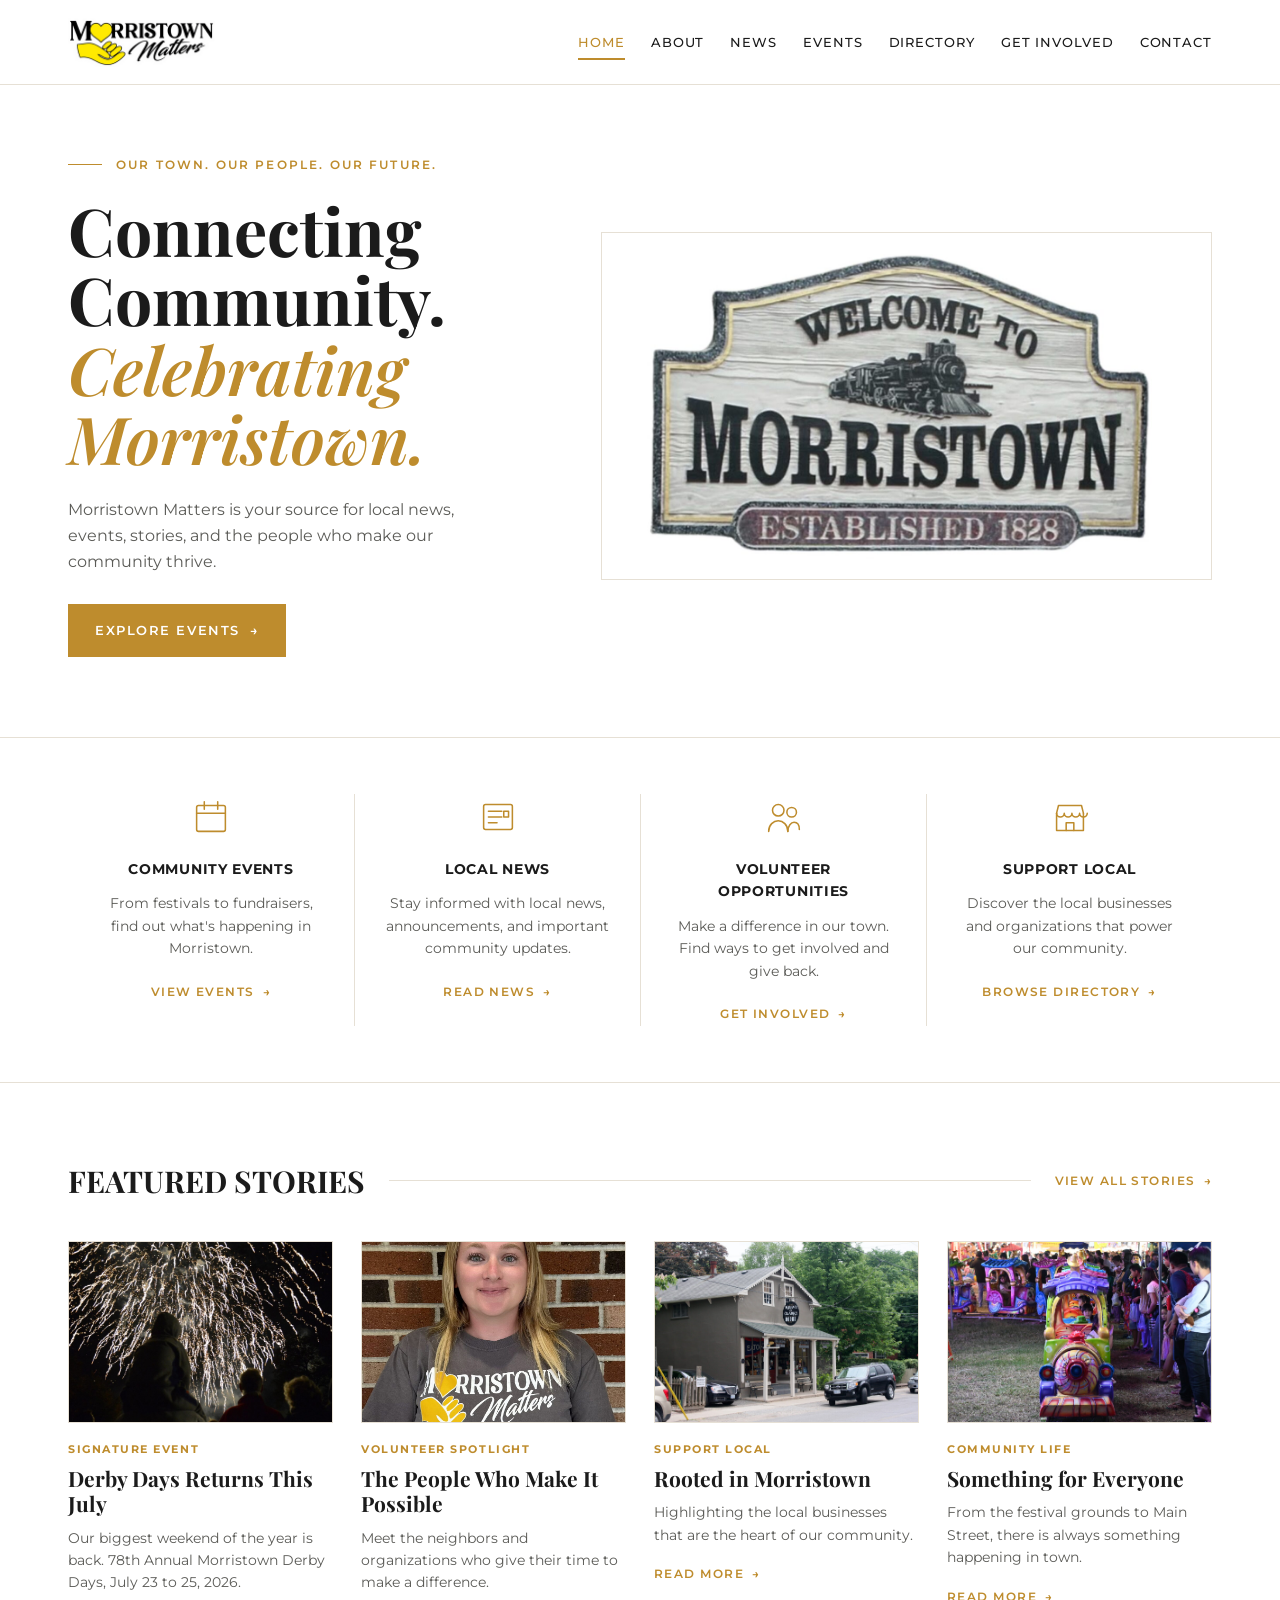
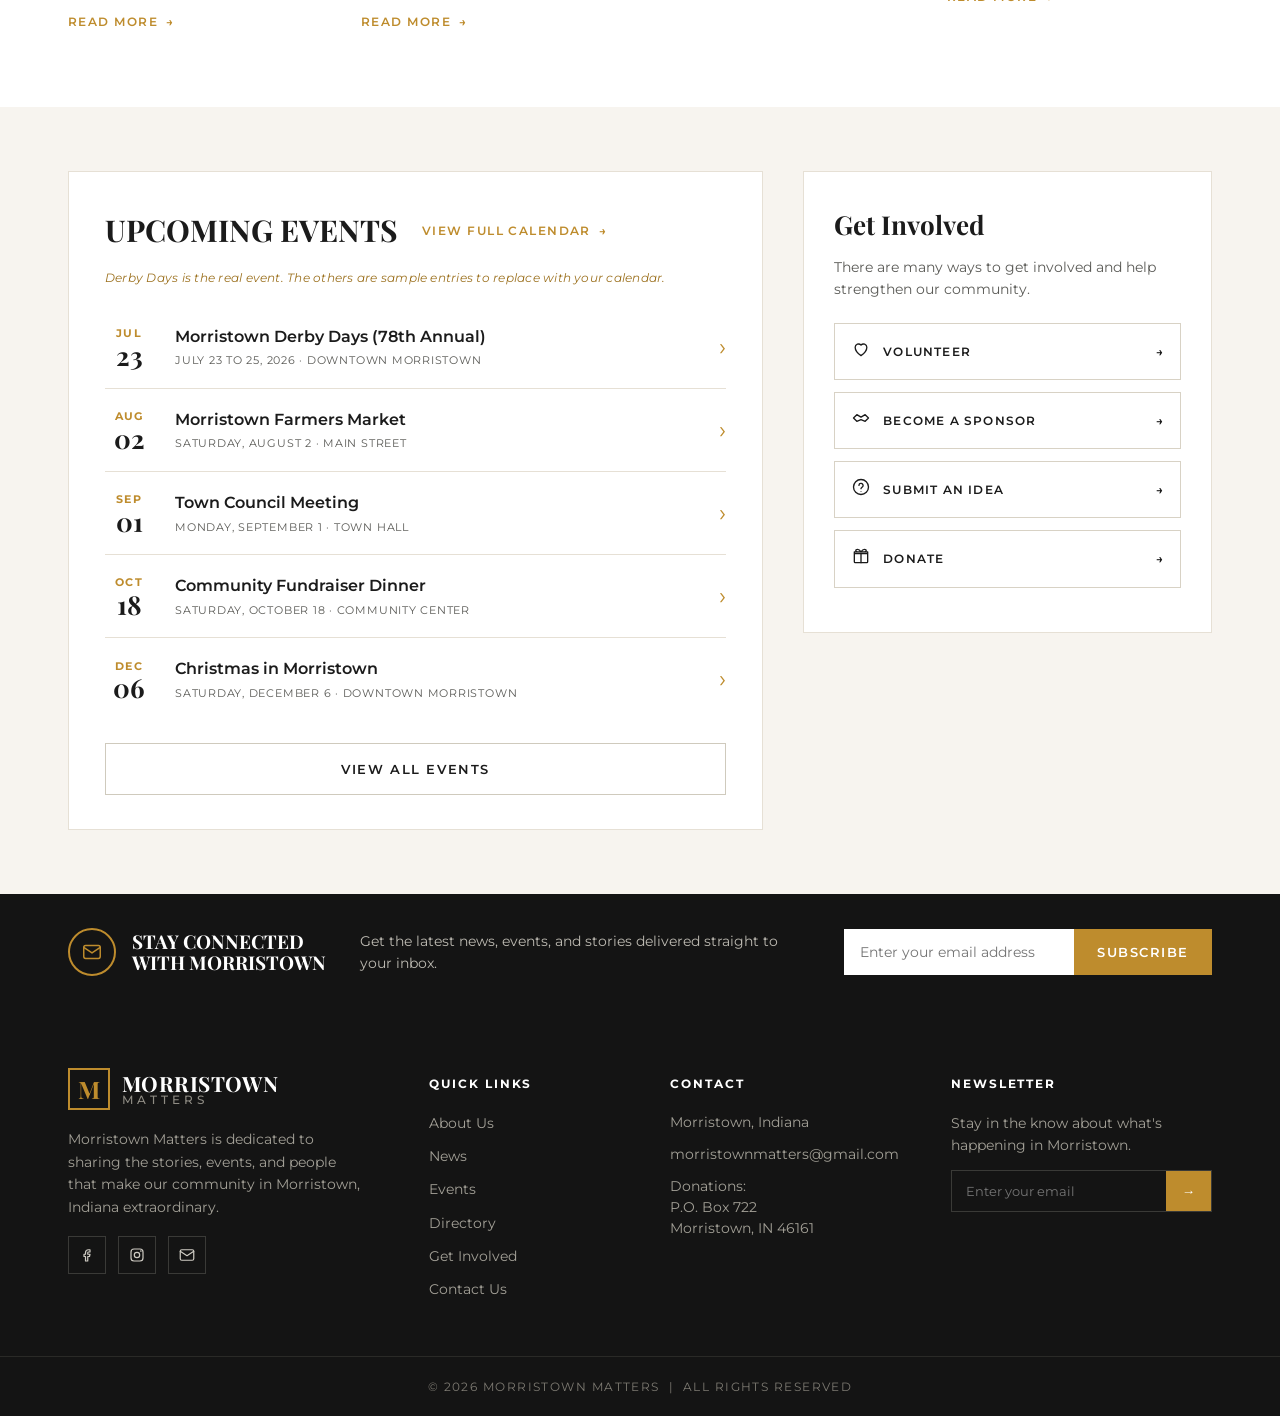
==== index.html @ b4f2f2b8 "Add Morristown Matters static site with Netlify deploy and wired newsletter forms Initial Morristown" ====
<!DOCTYPE html>
<html lang="en">
<head>
<meta charset="UTF-8" />
<meta name="viewport" content="width=device-width, initial-scale=1.0" />
<title>Morristown Matters | Our Town. Our People. Our Future.</title>
<meta name="description" content="Morristown Matters is your source for local news, events, stories, and the people who make our community thrive. Morristown, Indiana." />
<link rel="preconnect" href="https://fonts.googleapis.com" />
<link rel="preconnect" href="https://fonts.gstatic.com" crossorigin />
<link href="https://fonts.googleapis.com/css2?family=Playfair+Display:ital,wght@0,400;0,600;0,700;1,400;1,500;1,600&family=Montserrat:wght@400;500;600;700&display=swap" rel="stylesheet" />
<link rel="stylesheet" href="styles.css" />
</head>
<body>

<!-- ============ HEADER ============ -->
<header class="site-header" id="top">
  <div class="wrap header-inner">
    <a class="brand" href="index.html" aria-label="Morristown Matters home">
      <img class="logo-img" src="images/logo.png" alt="Morristown Matters" />
    </a>

    <nav class="main-nav" id="main-nav" aria-label="Main">
      <a href="index.html" class="is-active">HOME</a>
      <a href="#about">ABOUT</a>
      <a href="#news">NEWS</a>
      <a href="#events">EVENTS</a>
      <a href="#directory">DIRECTORY</a>
      <a href="#get-involved">GET INVOLVED</a>
      <a href="#contact">CONTACT</a>
    </nav>

    <button class="nav-toggle" id="nav-toggle" aria-label="Open menu" aria-expanded="false" aria-controls="main-nav">
      <span></span><span></span><span></span>
    </button>
  </div>
</header>

<!-- ============ HERO ============ -->
<section class="hero">
  <div class="wrap hero-grid">
    <div class="hero-copy">
      <p class="eyebrow"><span class="eyebrow-rule"></span>OUR TOWN. OUR PEOPLE. OUR FUTURE.</p>
      <h1 class="hero-title">
        Connecting<br />Community.<br />
        <em>Celebrating Morristown.</em>
      </h1>
      <p class="hero-text">
        Morristown Matters is your source for local news, events, stories, and
        the people who make our community thrive.
      </p>
      <div class="hero-actions">
        <a class="btn btn-gold" href="#events">EXPLORE EVENTS <span class="arr">&rarr;</span></a>
      </div>
    </div>

    <div class="hero-media">
      <img src="images/hero-morristown.jpg" alt="Welcome to Morristown, Established 1828" />
    </div>
  </div>
</section>

<!-- ============ FEATURE ROW ============ -->
<section class="features" id="about">
  <div class="wrap features-grid">

    <div class="feature">
      <div class="feature-icon">
        <svg viewBox="0 0 48 48" aria-hidden="true"><rect x="9" y="12" width="30" height="27" rx="2"/><path d="M9 20h30"/><path d="M17 8v8M31 8v8"/></svg>
      </div>
      <h3 class="feature-title">COMMUNITY EVENTS</h3>
      <p class="feature-text">From festivals to fundraisers, find out what's happening in Morristown.</p>
      <a class="link-gold" href="#events">VIEW EVENTS <span class="arr">&rarr;</span></a>
    </div>

    <div class="feature">
      <div class="feature-icon">
        <svg viewBox="0 0 48 48" aria-hidden="true"><rect x="9" y="11" width="30" height="26" rx="2"/><path d="M14 18h14M14 24h14M14 30h9"/><rect x="30" y="18" width="5" height="6"/></svg>
      </div>
      <h3 class="feature-title">LOCAL NEWS</h3>
      <p class="feature-text">Stay informed with local news, announcements, and important community updates.</p>
      <a class="link-gold" href="#news">READ NEWS <span class="arr">&rarr;</span></a>
    </div>

    <div class="feature">
      <div class="feature-icon">
        <svg viewBox="0 0 48 48" aria-hidden="true"><circle cx="18" cy="17" r="6"/><circle cx="32" cy="19" r="5"/><path d="M8 39c0-7 5-11 10-11s10 4 10 11"/><path d="M28 39c0-6 3.5-9.5 6.5-9.5S40 32 40 37"/></svg>
      </div>
      <h3 class="feature-title">VOLUNTEER OPPORTUNITIES</h3>
      <p class="feature-text">Make a difference in our town. Find ways to get involved and give back.</p>
      <a class="link-gold" href="#get-involved">GET INVOLVED <span class="arr">&rarr;</span></a>
    </div>

    <div class="feature">
      <div class="feature-icon">
        <svg viewBox="0 0 48 48" aria-hidden="true"><path d="M10 20l2-8h24l2 8"/><path d="M10 20v18h28V20"/><path d="M10 20a4 4 0 008 0 4 4 0 008 0 4 4 0 008 0 4 4 0 008 0"/><path d="M20 38v-8h8v8"/></svg>
      </div>
      <h3 class="feature-title">SUPPORT LOCAL</h3>
      <p class="feature-text">Discover the local businesses and organizations that power our community.</p>
      <a class="link-gold" href="#directory">BROWSE DIRECTORY <span class="arr">&rarr;</span></a>
    </div>

  </div>
</section>

<!-- ============ FEATURED STORIES ============ -->
<section class="stories" id="news">
  <div class="wrap">
    <div class="section-head">
      <h2 class="section-title">FEATURED STORIES</h2>
      <span class="section-rule"></span>
      <a class="link-gold" href="#news">VIEW ALL STORIES <span class="arr">&rarr;</span></a>
    </div>

    <div class="stories-grid">

      <a class="story" href="derby-days.html" id="events">
        <img class="card-img" src="images/fireworks.jpg" alt="Fireworks over Morristown" />
        <p class="story-cat">SIGNATURE EVENT</p>
        <h3 class="story-title">Derby Days Returns This July</h3>
        <p class="story-text">Our biggest weekend of the year is back. 78th Annual Morristown Derby Days, July 23 to 25, 2026.</p>
        <span class="link-gold">READ MORE <span class="arr">&rarr;</span></span>
      </a>

      <a class="story" href="#get-involved">
        <img class="card-img" src="images/volunteers.jpg" alt="Morristown Matters volunteer" />
        <p class="story-cat">VOLUNTEER SPOTLIGHT</p>
        <h3 class="story-title">The People Who Make It Possible</h3>
        <p class="story-text">Meet the neighbors and organizations who give their time to make a difference.</p>
        <span class="link-gold">READ MORE <span class="arr">&rarr;</span></span>
      </a>

      <a class="story" href="#directory" id="directory">
        <img class="card-img" src="images/support-local.jpg" alt="A local Morristown storefront" />
        <p class="story-cat">SUPPORT LOCAL</p>
        <h3 class="story-title">Rooted in Morristown</h3>
        <p class="story-text">Highlighting the local businesses that are the heart of our community.</p>
        <span class="link-gold">READ MORE <span class="arr">&rarr;</span></span>
      </a>

      <a class="story" href="#events">
        <img class="card-img" src="images/community.jpg" alt="Community festival in Morristown" />
        <p class="story-cat">COMMUNITY LIFE</p>
        <h3 class="story-title">Something for Everyone</h3>
        <p class="story-text">From the festival grounds to Main Street, there is always something happening in town.</p>
        <span class="link-gold">READ MORE <span class="arr">&rarr;</span></span>
      </a>

    </div>
  </div>
</section>

<!-- ============ UPCOMING + GET INVOLVED ============ -->
<section class="schedule-block">
  <div class="wrap schedule-grid">

    <div class="upcoming">
      <div class="section-head section-head--tight">
        <h2 class="section-title">UPCOMING EVENTS</h2>
        <a class="link-gold" href="#events">VIEW FULL CALENDAR <span class="arr">&rarr;</span></a>
      </div>
      <p class="placeholder-note">Derby Days is the real event. The others are sample entries to replace with your calendar.</p>

      <ul class="event-list">
        <li class="event-row event-row--link">
          <a href="derby-days.html" class="event-link">
            <span class="event-date"><span class="m">JUL</span><span class="d">23</span></span>
            <span class="event-info"><span class="event-name">Morristown Derby Days (78th Annual)</span><span class="event-meta">JULY 23 TO 25, 2026 &middot; DOWNTOWN MORRISTOWN</span></span>
            <span class="event-chev">&rsaquo;</span>
          </a>
        </li>
        <li class="event-row">
          <span class="event-date"><span class="m">AUG</span><span class="d">02</span></span>
          <span class="event-info"><span class="event-name">Morristown Farmers Market</span><span class="event-meta">SATURDAY, AUGUST 2 &middot; MAIN STREET</span></span>
          <span class="event-chev">&rsaquo;</span>
        </li>
        <li class="event-row">
          <span class="event-date"><span class="m">SEP</span><span class="d">01</span></span>
          <span class="event-info"><span class="event-name">Town Council Meeting</span><span class="event-meta">MONDAY, SEPTEMBER 1 &middot; TOWN HALL</span></span>
          <span class="event-chev">&rsaquo;</span>
        </li>
        <li class="event-row">
          <span class="event-date"><span class="m">OCT</span><span class="d">18</span></span>
          <span class="event-info"><span class="event-name">Community Fundraiser Dinner</span><span class="event-meta">SATURDAY, OCTOBER 18 &middot; COMMUNITY CENTER</span></span>
          <span class="event-chev">&rsaquo;</span>
        </li>
        <li class="event-row">
          <span class="event-date"><span class="m">DEC</span><span class="d">06</span></span>
          <span class="event-info"><span class="event-name">Christmas in Morristown</span><span class="event-meta">SATURDAY, DECEMBER 6 &middot; DOWNTOWN MORRISTOWN</span></span>
          <span class="event-chev">&rsaquo;</span>
        </li>
      </ul>

      <a class="btn btn-ghost btn-wide" href="#events">VIEW ALL EVENTS</a>
    </div>

    <aside class="get-involved" id="get-involved">
      <h2 class="gi-title">Get Involved</h2>
      <p class="gi-text">There are many ways to get involved and help strengthen our community.</p>

      <a class="gi-btn" href="#get-involved">
        <span class="gi-ico"><svg viewBox="0 0 24 24" aria-hidden="true"><path d="M12 20s-7-4.6-7-10a4 4 0 017-2.6A4 4 0 0119 10c0 5.4-7 10-7 10z"/></svg></span>
        VOLUNTEER <span class="arr">&rarr;</span>
      </a>
      <a class="gi-btn" href="derby-days.html#sponsors">
        <span class="gi-ico"><svg viewBox="0 0 24 24" aria-hidden="true"><path d="M3 12l4-4 5 3 5-3 4 4-4 4-5-2-5 2z"/></svg></span>
        BECOME A SPONSOR <span class="arr">&rarr;</span>
      </a>
      <a class="gi-btn" href="#contact">
        <span class="gi-ico"><svg viewBox="0 0 24 24" aria-hidden="true"><circle cx="12" cy="12" r="9"/><path d="M9.5 10a2.5 2.5 0 115 .5c0 1.5-2.5 2-2.5 3.5"/><circle cx="12" cy="17.5" r=".6" fill="currentColor" stroke="none"/></svg></span>
        SUBMIT AN IDEA <span class="arr">&rarr;</span>
      </a>
      <a class="gi-btn" href="https://my.cheddarup.com/me/morristownmatters-7222" target="_blank" rel="noopener">
        <span class="gi-ico"><svg viewBox="0 0 24 24" aria-hidden="true"><rect x="4" y="9" width="16" height="11" rx="1"/><path d="M4 9V7h16v2M12 9v11M8 7c-2.5 0-3.5-3 0-3 2 0 4 3 4 3M16 7c2.5 0 3.5-3 0-3-2 0-4 3-4 3"/></svg></span>
        DONATE <span class="arr">&rarr;</span>
      </a>
    </aside>

  </div>
</section>

<!-- ============ NEWSLETTER BAR ============ -->
<section class="newsletter">
  <div class="wrap newsletter-inner">
    <div class="nl-left">
      <span class="nl-ico"><svg viewBox="0 0 24 24" aria-hidden="true"><rect x="3" y="5" width="18" height="14" rx="2"/><path d="M3 7l9 6 9-6"/></svg></span>
      <span class="nl-head">STAY CONNECTED<br />WITH MORRISTOWN</span>
    </div>
    <p class="nl-text">Get the latest news, events, and stories delivered straight to your inbox.</p>
    <form class="nl-form" name="newsletter" method="POST" data-netlify="true" netlify-honeypot="bot-field" action="/thank-you.html">
      <input type="hidden" name="form-name" value="newsletter" />
      <p class="hp-field" hidden><label>Do not fill this out if you are human: <input name="bot-field" /></label></p>
      <input type="email" name="email" placeholder="Enter your email address" aria-label="Email address" required />
      <button type="submit" class="btn btn-gold">SUBSCRIBE</button>
    </form>
  </div>
</section>

<!-- ============ FOOTER ============ -->
<footer class="site-footer" id="contact">
  <div class="wrap footer-grid">

    <div class="footer-brand">
      <span class="brand brand--footer">
        <span class="brand-mark">M</span>
        <span class="brand-words">
          <span class="brand-line-1">MORRISTOWN</span>
          <span class="brand-line-2">MATTERS</span>
        </span>
      </span>
      <p class="footer-about">
        Morristown Matters is dedicated to sharing the stories, events, and
        people that make our community in Morristown, Indiana extraordinary.
      </p>
      <div class="socials">
        <a href="https://www.facebook.com/derby.day.92" target="_blank" rel="noopener" aria-label="Facebook">
          <svg viewBox="0 0 24 24" aria-hidden="true"><path d="M14 8h2V5h-2c-2.2 0-4 1.8-4 4v2H8v3h2v6h3v-6h2.3l.7-3H13V9c0-.6.4-1 1-1z"/></svg>
        </a>
        <a href="https://www.instagram.com/morristownmatters" target="_blank" rel="noopener" aria-label="Instagram">
          <svg viewBox="0 0 24 24" aria-hidden="true"><rect x="4" y="4" width="16" height="16" rx="4"/><circle cx="12" cy="12" r="3.6"/><circle cx="17.2" cy="6.8" r="1.1" fill="currentColor" stroke="none"/></svg>
        </a>
        <a href="mailto:morristownmatters@gmail.com" aria-label="Email">
          <svg viewBox="0 0 24 24" aria-hidden="true"><rect x="3" y="5" width="18" height="14" rx="2"/><path d="M3 7l9 6 9-6"/></svg>
        </a>
      </div>
    </div>

    <div class="footer-col">
      <h4 class="footer-head">QUICK LINKS</h4>
      <ul>
        <li><a href="#about">About Us</a></li>
        <li><a href="#news">News</a></li>
        <li><a href="#events">Events</a></li>
        <li><a href="#directory">Directory</a></li>
        <li><a href="#get-involved">Get Involved</a></li>
        <li><a href="#contact">Contact Us</a></li>
      </ul>
    </div>

    <div class="footer-col">
      <h4 class="footer-head">CONTACT</h4>
      <ul class="footer-contact">
        <li>Morristown, Indiana</li>
        <li><a href="mailto:morristownmatters@gmail.com">morristownmatters@gmail.com</a></li>
        <li>Donations:<br />P.O. Box 722<br />Morristown, IN 46161</li>
      </ul>
    </div>

    <div class="footer-col">
      <h4 class="footer-head">NEWSLETTER</h4>
      <p class="footer-nl-text">Stay in the know about what's happening in Morristown.</p>
      <form class="footer-nl-form" name="newsletter" method="POST" data-netlify="true" netlify-honeypot="bot-field" action="/thank-you.html">
        <input type="hidden" name="form-name" value="newsletter" />
        <p class="hp-field" hidden><label>Do not fill this out if you are human: <input name="bot-field" /></label></p>
        <input type="email" name="email" placeholder="Enter your email" aria-label="Email address" required />
        <button type="submit" aria-label="Subscribe" class="footer-nl-btn"><span class="arr">&rarr;</span></button>
      </form>
    </div>

  </div>
  <div class="footer-bottom">
    <div class="wrap">&copy; 2026 MORRISTOWN MATTERS &nbsp;|&nbsp; ALL RIGHTS RESERVED</div>
  </div>
</footer>

<script src="script.js"></script>
</body>
</html>
---- styles.css ----
/* =====================================================
   Morristown Matters — styles
   ===================================================== */
:root{
  --gold:#BE8C2D;
  --gold-dark:#9C711F;
  --ink:#1B1B1B;
  --muted:#5B5B57;
  --cream:#F7F4EF;
  --line:#E6E0D5;
  --black:#141414;
  --white:#FFFFFF;
  --serif:"Playfair Display", Georgia, serif;
  --sans:"Montserrat", system-ui, -apple-system, Segoe UI, sans-serif;
  --wrap:1200px;
}
*{ box-sizing:border-box; }
html{ scroll-behavior:smooth; }
body{ margin:0; font-family:var(--sans); color:var(--ink); background:var(--white); line-height:1.6; -webkit-font-smoothing:antialiased; }
img{ max-width:100%; display:block; }
a{ color:inherit; text-decoration:none; }
.wrap{ width:100%; max-width:var(--wrap); margin:0 auto; padding:0 28px; }

/* ---------- buttons + links ---------- */
.btn{ display:inline-flex; align-items:center; gap:10px; font-family:var(--sans); font-weight:600; font-size:13px; letter-spacing:.12em; text-transform:uppercase; padding:15px 26px; border:1px solid transparent; cursor:pointer; transition:background .2s ease, color .2s ease, border-color .2s ease; }
.btn-gold{ background:var(--gold); color:#fff; }
.btn-gold:hover{ background:var(--gold-dark); }
.btn-ghost{ background:transparent; color:var(--ink); border-color:#cfcabd; }
.btn-ghost:hover{ border-color:var(--gold); color:var(--gold); }
.btn-light{ background:transparent; color:#fff; border-color:rgba(255,255,255,.6); }
.btn-light:hover{ background:#fff; color:var(--ink); }
.btn-wide{ width:100%; justify-content:center; margin-top:22px; }
.btn-center{ display:flex; width:max-content; margin:34px auto 0; }
.arr{ font-style:normal; }

.link-gold{ display:inline-flex; align-items:center; gap:8px; color:var(--gold); font-weight:600; font-size:12px; letter-spacing:.12em; text-transform:uppercase; }
.link-gold:hover{ color:var(--gold-dark); }
.link-gold .arr{ transition:transform .2s ease; }
.link-gold:hover .arr{ transform:translateX(3px); }

.eyebrow{ display:flex; align-items:center; gap:14px; color:var(--gold); font-weight:600; font-size:12px; letter-spacing:.18em; text-transform:uppercase; margin:0 0 22px; }
.eyebrow-rule{ width:34px; height:1px; background:var(--gold); display:inline-block; }
.eyebrow--light{ color:#f0d79a; }
.eyebrow--light .eyebrow-rule{ background:#f0d79a; }

.placeholder-note{ font-size:12px; color:var(--gold-dark); letter-spacing:.02em; margin:4px 0 18px; font-style:italic; }

/* ===================================================
   HEADER
   =================================================== */
.site-header{ position:sticky; top:0; z-index:60; background:var(--white); border-bottom:1px solid var(--line); }
.header-inner{ display:flex; align-items:center; justify-content:space-between; height:84px; }
.brand{ display:flex; align-items:center; gap:14px; }
.logo-img{ height:50px; width:auto; }
.brand-mark{ width:46px; height:46px; flex:none; border:2px solid var(--gold); color:var(--gold); font-family:var(--serif); font-weight:700; font-size:28px; display:flex; align-items:center; justify-content:center; }
.brand-words{ display:flex; flex-direction:column; line-height:1.05; }
.brand-line-1{ font-family:var(--serif); font-size:21px; font-weight:700; letter-spacing:.02em; }
.brand-line-2{ font-family:var(--sans); font-size:12px; font-weight:500; letter-spacing:.34em; color:var(--muted); }

.main-nav{ display:flex; align-items:center; gap:26px; }
.main-nav a{ font-size:13px; font-weight:500; letter-spacing:.07em; color:var(--ink); padding:6px 0; position:relative; }
.main-nav a:hover{ color:var(--gold); }
.main-nav a.is-active{ color:var(--gold); }
.main-nav a.is-active::after{ content:""; position:absolute; left:0; right:0; bottom:-2px; height:2px; background:var(--gold); }

.nav-toggle{ display:none; flex-direction:column; gap:5px; background:none; border:0; padding:8px; cursor:pointer; }
.nav-toggle span{ width:24px; height:2px; background:var(--ink); display:block; }

/* ===================================================
   HERO (home)
   =================================================== */
.hero{ border-bottom:1px solid var(--line); }
.hero-grid{ display:grid; grid-template-columns:minmax(0,0.92fr) minmax(0,1.18fr); gap:56px; align-items:center; padding:70px 28px 80px; }
.hero-title{ font-family:var(--serif); font-weight:700; color:var(--ink); font-size:clamp(40px, 5.2vw, 66px); line-height:1.05; margin:0 0 24px; }
.hero-title em{ color:var(--gold); font-style:italic; font-weight:600; }
.hero-text{ color:var(--muted); font-size:16px; max-width:420px; margin:0 0 30px; }
.hero-actions{ display:flex; flex-wrap:wrap; gap:14px; }
.hero-media img{ width:100%; height:100%; max-height:480px; object-fit:cover; border:1px solid var(--line); }

/* ===================================================
   FEATURE ROW
   =================================================== */
.features{ border-bottom:1px solid var(--line); }
.features-grid{ display:grid; grid-template-columns:repeat(4,1fr); padding:56px 28px; }
.feature{ text-align:center; padding:0 28px; border-left:1px solid var(--line); }
.feature:first-child{ border-left:0; }
.feature-icon{ margin:0 auto 18px; width:46px; height:46px; }
.feature-icon svg{ width:46px; height:46px; fill:none; stroke:var(--gold); stroke-width:1.6; stroke-linecap:round; stroke-linejoin:round; }
.feature-title{ font-family:var(--sans); font-size:14px; font-weight:700; letter-spacing:.05em; margin:0 0 12px; }
.feature-text{ color:var(--muted); font-size:14px; margin:0 0 18px; min-height:64px; }

/* ===================================================
   STORIES / CARDS
   =================================================== */
.stories{ padding:74px 0; }
.section-head{ display:flex; align-items:center; gap:24px; margin-bottom:36px; }
.section-head--tight{ margin-bottom:14px; }
.section-title{ font-family:var(--serif); font-size:30px; font-weight:700; margin:0; white-space:nowrap; }
.section-rule{ flex:1; height:1px; background:var(--line); }

.stories-grid{ display:grid; grid-template-columns:repeat(4,1fr); gap:28px; }
.story{ display:block; color:inherit; }
.card-img{ width:100%; aspect-ratio:16/11; object-fit:cover; margin-bottom:18px; border:1px solid var(--line); background:#efe9dd; }
.story-cat{ color:var(--gold); font-size:11px; font-weight:700; letter-spacing:.14em; text-transform:uppercase; margin:0 0 8px; }
.story-title{ font-family:var(--serif); font-size:21px; font-weight:700; line-height:1.2; margin:0 0 10px; }
.story-text{ color:var(--muted); font-size:14px; margin:0 0 14px; }
a.story .card-img{ transition:transform .3s ease; }
a.story:hover .card-img{ transform:scale(1.02); }
a.story:hover .story-title{ color:var(--gold-dark); }

/* ===================================================
   SCHEDULE + GET INVOLVED
   =================================================== */
.schedule-block{ background:var(--cream); padding:64px 0; }
.schedule-grid{ display:grid; grid-template-columns:1.7fr 1fr; gap:40px; align-items:start; }
.upcoming{ background:var(--white); border:1px solid var(--line); padding:34px 36px; }
.event-list{ list-style:none; margin:0; padding:0; }
.event-row{ display:flex; align-items:center; gap:22px; padding:18px 0; border-bottom:1px solid var(--line); }
.event-row:last-child{ border-bottom:0; }
.event-row--link{ padding:0; }
.event-link{ display:flex; align-items:center; gap:22px; width:100%; padding:18px 0; }
.event-link:hover .event-name{ color:var(--gold-dark); }
.event-date{ display:flex; flex-direction:column; align-items:center; width:48px; flex:none; }
.event-date .m{ font-size:11px; font-weight:700; letter-spacing:.1em; color:var(--gold); }
.event-date .d{ font-family:var(--serif); font-size:26px; font-weight:700; line-height:1; }
.event-info{ display:flex; flex-direction:column; flex:1; }
.event-name{ font-size:16px; font-weight:600; }
.event-meta{ font-size:11px; letter-spacing:.07em; color:var(--muted); text-transform:uppercase; margin-top:3px; }
.event-chev{ color:var(--gold); font-size:24px; line-height:1; }

.get-involved{ background:var(--white); border:1px solid var(--line); padding:32px 30px; }
.gi-title{ font-family:var(--serif); font-size:26px; font-weight:700; margin:0 0 10px; }
.gi-text{ color:var(--muted); font-size:14px; margin:0 0 22px; }
.gi-btn{ display:flex; align-items:center; gap:12px; border:1px solid #d8d2c5; padding:15px 16px; margin-bottom:12px; font-size:12px; font-weight:600; letter-spacing:.1em; text-transform:uppercase; transition:border-color .2s ease, color .2s ease; }
.gi-btn:hover{ border-color:var(--gold); color:var(--gold); }
.gi-btn:hover .gi-ico svg{ stroke:var(--gold); }
.gi-btn .arr{ margin-left:auto; }
.gi-ico svg{ width:20px; height:20px; fill:none; stroke:var(--ink); stroke-width:1.6; stroke-linecap:round; stroke-linejoin:round; }

/* ===================================================
   EVENT HERO (derby days)
   =================================================== */
.event-hero{ position:relative; background:url("images/parade.jpg") center/cover no-repeat; color:#fff; }
.event-hero-overlay{ position:absolute; inset:0; background:linear-gradient(90deg, rgba(15,12,10,.86) 0%, rgba(15,12,10,.66) 55%, rgba(15,12,10,.4) 100%); }
.event-hero-inner{ position:relative; padding:34px 28px 70px; }
.breadcrumb{ font-size:12px; letter-spacing:.08em; text-transform:uppercase; color:#d8cfbe; margin:0 0 34px; }
.breadcrumb a{ color:#fff; }
.breadcrumb a:hover{ color:var(--gold); }
.breadcrumb span{ margin:0 8px; color:#9b9387; }
.event-hero-grid{ display:grid; grid-template-columns:1.4fr .8fr; gap:40px; align-items:center; }
.event-title{ font-family:var(--serif); font-weight:700; font-size:clamp(40px,5.5vw,68px); line-height:1.03; margin:0 0 22px; }
.event-title em{ color:#e7b955; font-style:italic; font-weight:600; }
.event-lead{ color:#e7e3da; font-size:16px; max-width:480px; margin:0 0 30px; }
.event-badge{ display:flex; justify-content:center; }
.event-badge img{ width:260px; max-width:80%; height:auto; filter:drop-shadow(0 8px 24px rgba(0,0,0,.4)); border-radius:8px; }

/* ===================================================
   SPONSORS
   =================================================== */
.sponsors{ padding:70px 0; text-align:center; }
.sponsors-title{ font-family:var(--serif); font-size:28px; font-weight:700; margin:0 0 6px; }
.sponsors-sub{ color:var(--muted); font-size:14px; margin:0 0 30px; }
.sponsor-logos{ display:grid; grid-template-columns:repeat(6,1fr); gap:16px; }
.sponsor-logo{ background:#fff; border:1px solid var(--line); height:104px; display:flex; align-items:center; justify-content:center; padding:14px; }
.sponsor-logo img{ max-height:72px; max-width:100%; width:auto; object-fit:contain; }

/* ===================================================
   NEWSLETTER BAR
   =================================================== */
.newsletter{ background:var(--black); color:#fff; }
.newsletter-inner{ display:grid; grid-template-columns:auto 1fr auto; gap:34px; align-items:center; padding:34px 28px; }
.nl-left{ display:flex; align-items:center; gap:16px; }
.nl-ico{ width:48px; height:48px; flex:none; border:2px solid var(--gold); border-radius:50%; display:flex; align-items:center; justify-content:center; }
.nl-ico svg{ width:22px; height:22px; fill:none; stroke:var(--gold); stroke-width:1.6; stroke-linecap:round; stroke-linejoin:round; }
.nl-head{ font-family:var(--serif); font-size:19px; font-weight:700; line-height:1.15; }
.nl-text{ color:#bdbab2; font-size:14px; margin:0; }
.nl-form{ display:flex; }
.nl-form input{ border:0; padding:14px 16px; min-width:230px; font-family:var(--sans); font-size:14px; }
.nl-form input:focus{ outline:2px solid var(--gold); outline-offset:-2px; }
.nl-form .btn-gold{ padding:14px 22px; }

/* ===================================================
   FOOTER
   =================================================== */
.site-footer{ background:var(--black); color:#cfccc4; }
.footer-grid{ display:grid; grid-template-columns:1.6fr 1fr 1.2fr 1.3fr; gap:40px; padding:58px 28px 44px; }
.brand--footer{ display:flex; align-items:center; gap:12px; }
.brand--footer .brand-mark{ width:42px; height:42px; font-size:24px; }
.brand--footer .brand-line-1{ color:#fff; }
.brand--footer .brand-line-2{ color:#8f8c84; }
.footer-about{ font-size:14px; color:#a3a097; margin:18px 0 18px; max-width:300px; }
.socials{ display:flex; gap:12px; }
.socials a{ width:38px; height:38px; border:1px solid #3a3a37; display:flex; align-items:center; justify-content:center; transition:border-color .2s, color .2s; }
.socials a:hover{ border-color:var(--gold); color:var(--gold); }
.socials svg{ width:18px; height:18px; fill:none; stroke:currentColor; stroke-width:1.6; stroke-linecap:round; stroke-linejoin:round; }
.footer-head{ font-size:12px; font-weight:700; letter-spacing:.16em; color:#fff; margin:6px 0 18px; }
.footer-col ul{ list-style:none; margin:0; padding:0; }
.footer-col li{ font-size:14px; margin-bottom:11px; color:#a3a097; }
.footer-col a:hover{ color:var(--gold); }
.footer-contact li{ line-height:1.5; }
.footer-nl-text{ font-size:14px; color:#a3a097; margin:0 0 14px; }
.footer-nl-form{ display:flex; border:1px solid #3a3a37; }
.footer-nl-form input{ flex:1; min-width:0; background:transparent; border:0; padding:12px 14px; color:#fff; font-family:var(--sans); font-size:13px; }
.footer-nl-form input:focus{ outline:2px solid var(--gold); outline-offset:-2px; }
.footer-nl-btn{ background:var(--gold); border:0; color:#fff; padding:0 16px; cursor:pointer; }
.footer-nl-btn:hover{ background:var(--gold-dark); }
.footer-bottom{ border-top:1px solid #2a2a27; padding:20px 0; }
.footer-bottom .wrap{ text-align:center; font-size:12px; letter-spacing:.12em; color:#7d7a72; }

/* ===================================================
   RESPONSIVE
   =================================================== */
@media (max-width:1000px){
  .main-nav{ position:absolute; top:84px; left:0; right:0; background:#fff; flex-direction:column; align-items:flex-start; gap:0; border-bottom:1px solid var(--line); padding:8px 28px 20px; display:none; }
  .main-nav.open{ display:flex; }
  .main-nav a{ padding:13px 0; width:100%; border-bottom:1px solid var(--line); }
  .main-nav a.is-active::after{ display:none; }
  .nav-toggle{ display:flex; }
  .hero-grid{ grid-template-columns:1fr; gap:34px; padding:44px 28px 52px; }
  .hero-media img{ max-height:340px; }
  .features-grid{ grid-template-columns:repeat(2,1fr); gap:36px 0; }
  .feature{ border-left:0; }
  .stories-grid{ grid-template-columns:repeat(2,1fr); gap:32px; }
  .schedule-grid{ grid-template-columns:1fr; }
  .event-hero-grid{ grid-template-columns:1fr; gap:28px; }
  .event-badge{ justify-content:flex-start; }
  .event-badge img{ width:200px; }
  .sponsor-logos{ grid-template-columns:repeat(4,1fr); }
  .newsletter-inner{ grid-template-columns:1fr; gap:20px; }
  .nl-form{ width:100%; } .nl-form input{ flex:1; min-width:0; }
  .footer-grid{ grid-template-columns:1fr 1fr; gap:32px; }
}
@media (max-width:560px){
  .wrap{ padding:0 20px; }
  .section-head{ flex-wrap:wrap; gap:10px; }
  .section-rule{ display:none; }
  .stories-grid{ grid-template-columns:1fr; }
  .features-grid{ grid-template-columns:1fr; }
  .sponsor-logos{ grid-template-columns:repeat(2,1fr); }
  .footer-grid{ grid-template-columns:1fr; }
  .hero-actions{ flex-direction:column; align-items:stretch; }
  .hero-actions .btn{ justify-content:center; }
}
a:focus-visible, button:focus-visible, input:focus-visible{ outline:2px solid var(--gold); outline-offset:2px; }
@media (prefers-reduced-motion:reduce){ *{ scroll-behavior:auto !important; transition:none !important; } }
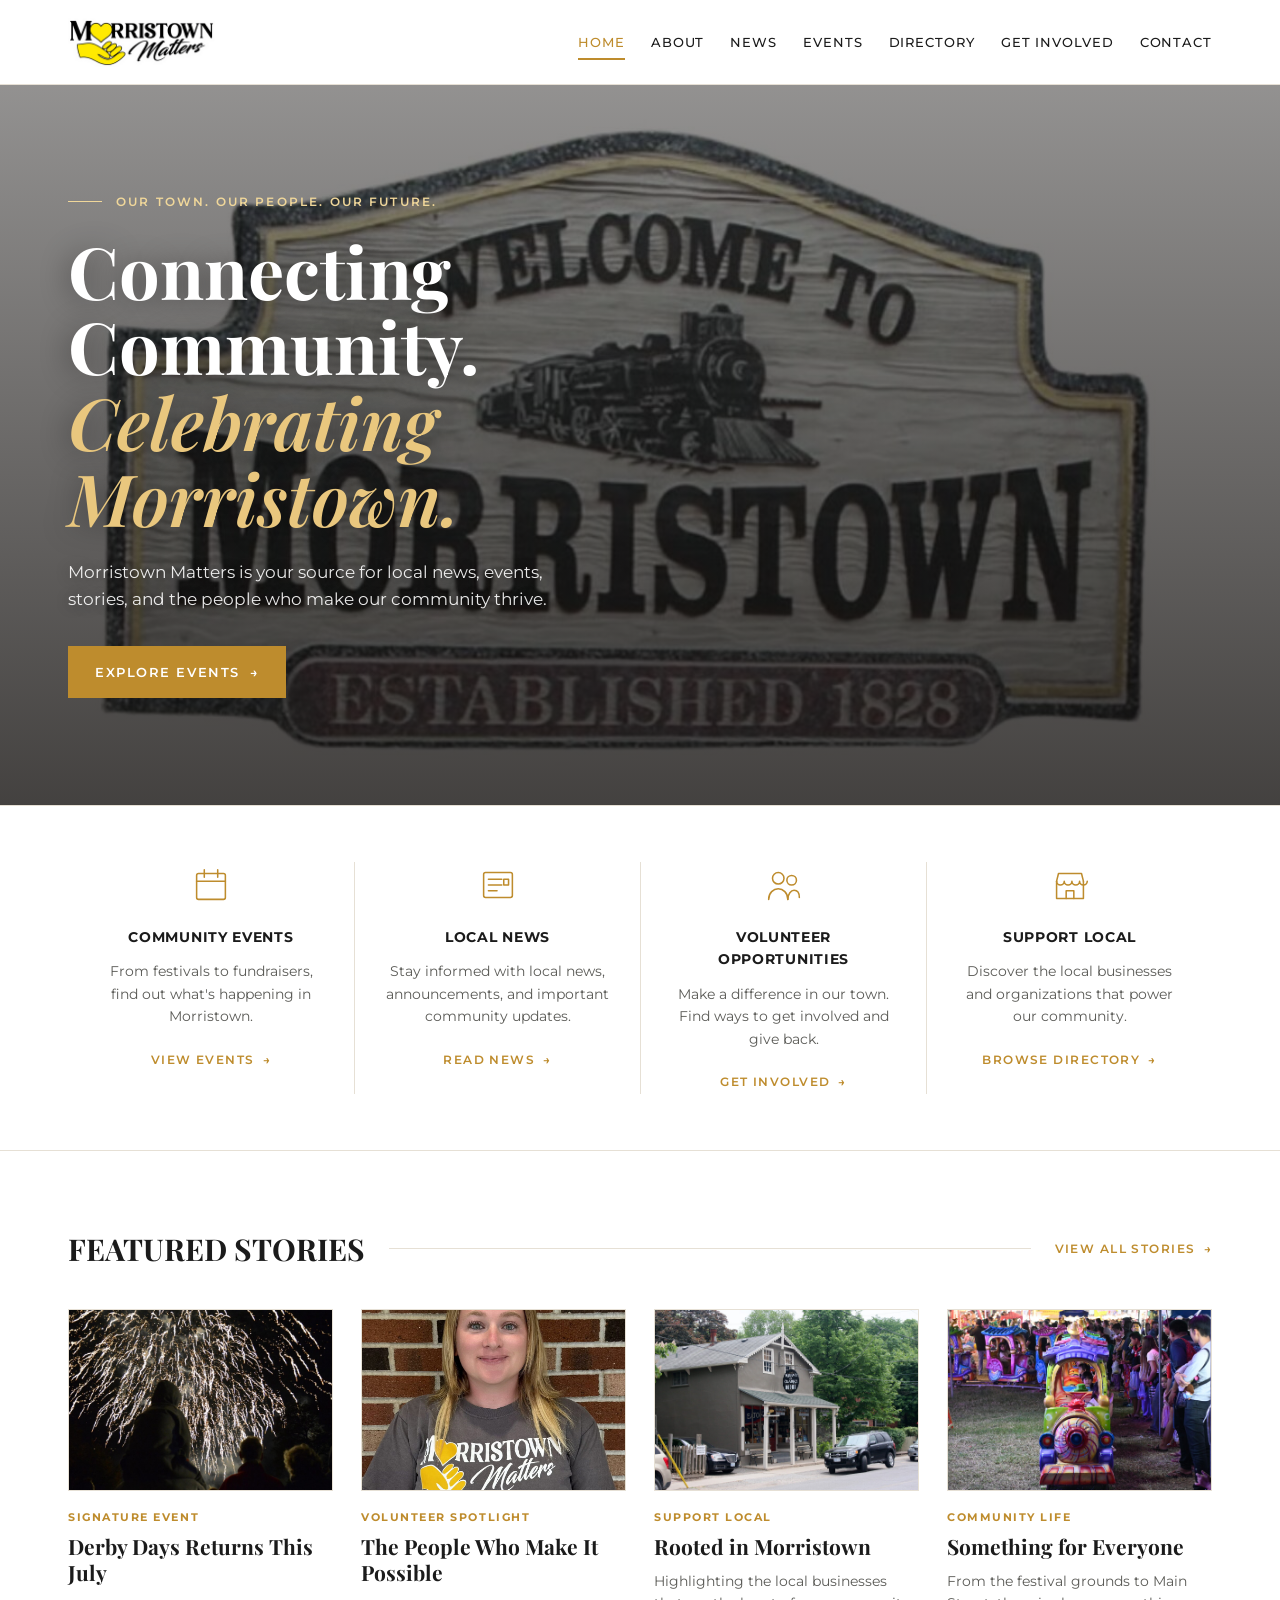
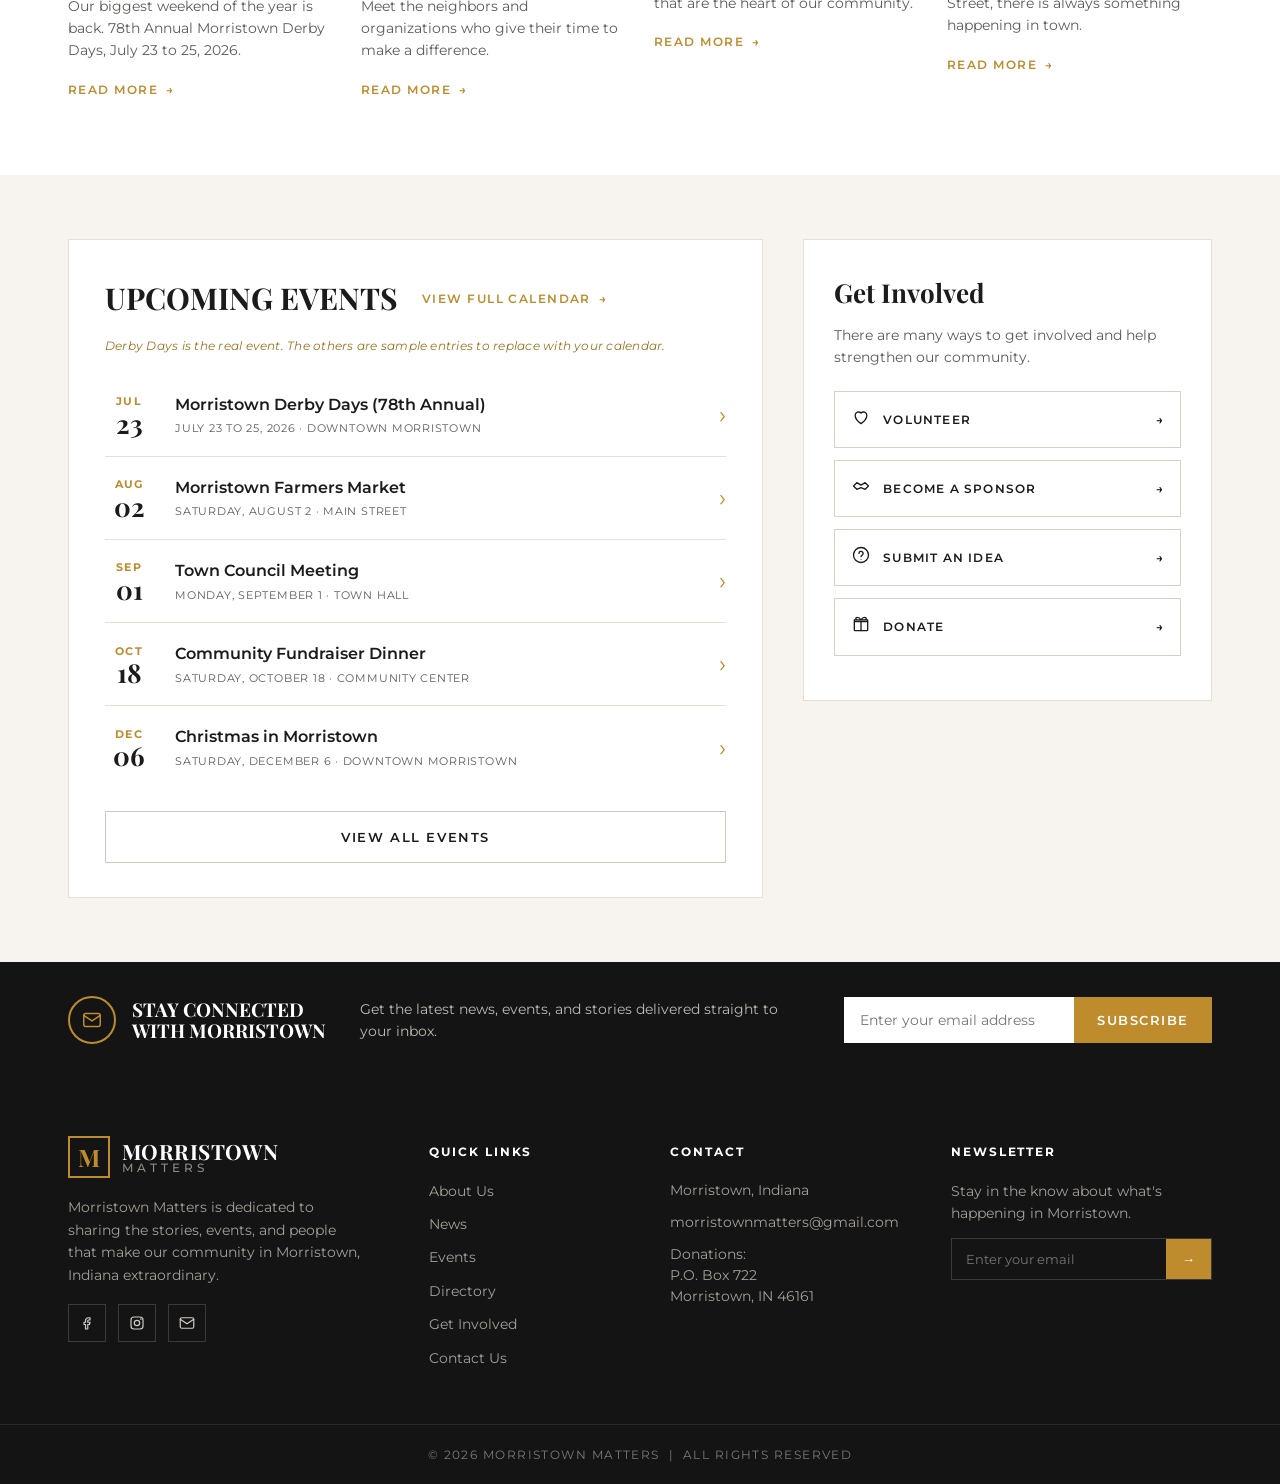
==== commit 8ed2b6c7: "Make home hero a full-width background image with dark overlay - Convert the two-column home hero in" ====
--- a/index.html
+++ b/index.html
@@ -36,10 +36,11 @@
 </header>
 
 <!-- ============ HERO ============ -->
-<section class="hero">
-  <div class="wrap hero-grid">
+<section class="hero" role="img" aria-label="Welcome to Morristown, Established 1828">
+  <div class="hero-overlay"></div>
+  <div class="wrap hero-inner">
     <div class="hero-copy">
-      <p class="eyebrow"><span class="eyebrow-rule"></span>OUR TOWN. OUR PEOPLE. OUR FUTURE.</p>
+      <p class="eyebrow eyebrow--light"><span class="eyebrow-rule"></span>OUR TOWN. OUR PEOPLE. OUR FUTURE.</p>
       <h1 class="hero-title">
         Connecting<br />Community.<br />
         <em>Celebrating Morristown.</em>
@@ -51,10 +52,6 @@
       <div class="hero-actions">
         <a class="btn btn-gold" href="#events">EXPLORE EVENTS <span class="arr">&rarr;</span></a>
       </div>
-    </div>
-
-    <div class="hero-media">
-      <img src="images/hero-morristown.jpg" alt="Welcome to Morristown, Established 1828" />
     </div>
   </div>
 </section>
--- a/styles.css
+++ b/styles.css
@@ -69,13 +69,14 @@
 /* ===================================================
    HERO (home)
    =================================================== */
-.hero{ border-bottom:1px solid var(--line); }
-.hero-grid{ display:grid; grid-template-columns:minmax(0,0.92fr) minmax(0,1.18fr); gap:56px; align-items:center; padding:70px 28px 80px; }
-.hero-title{ font-family:var(--serif); font-weight:700; color:var(--ink); font-size:clamp(40px, 5.2vw, 66px); line-height:1.05; margin:0 0 24px; }
-.hero-title em{ color:var(--gold); font-style:italic; font-weight:600; }
-.hero-text{ color:var(--muted); font-size:16px; max-width:420px; margin:0 0 30px; }
+.hero{ position:relative; background:url("images/hero-morristown.jpg") center/cover no-repeat; color:#fff; border-bottom:1px solid var(--line); }
+.hero-overlay{ position:absolute; inset:0; background:linear-gradient(180deg, rgba(15,12,10,.45) 0%, rgba(15,12,10,.6) 45%, rgba(15,12,10,.78) 100%); }
+.hero-inner{ position:relative; display:flex; align-items:center; min-height:clamp(520px, 80vh, 760px); padding:90px 28px; }
+.hero-copy{ max-width:700px; }
+.hero-title{ font-family:var(--serif); font-weight:700; color:#fff; font-size:clamp(42px, 5.8vw, 72px); line-height:1.05; margin:0 0 24px; text-shadow:0 2px 30px rgba(0,0,0,.45); }
+.hero-title em{ color:#E9C77E; font-style:italic; font-weight:600; }
+.hero-text{ color:rgba(255,255,255,.9); font-size:17px; max-width:480px; margin:0 0 32px; text-shadow:0 1px 14px rgba(0,0,0,.4); }
 .hero-actions{ display:flex; flex-wrap:wrap; gap:14px; }
-.hero-media img{ width:100%; height:100%; max-height:480px; object-fit:cover; border:1px solid var(--line); }
 
 /* ===================================================
    FEATURE ROW
@@ -216,8 +217,7 @@
   .main-nav a{ padding:13px 0; width:100%; border-bottom:1px solid var(--line); }
   .main-nav a.is-active::after{ display:none; }
   .nav-toggle{ display:flex; }
-  .hero-grid{ grid-template-columns:1fr; gap:34px; padding:44px 28px 52px; }
-  .hero-media img{ max-height:340px; }
+  .hero-inner{ min-height:clamp(440px, 72vh, 580px); padding:64px 28px; }
   .features-grid{ grid-template-columns:repeat(2,1fr); gap:36px 0; }
   .feature{ border-left:0; }
   .stories-grid{ grid-template-columns:repeat(2,1fr); gap:32px; }
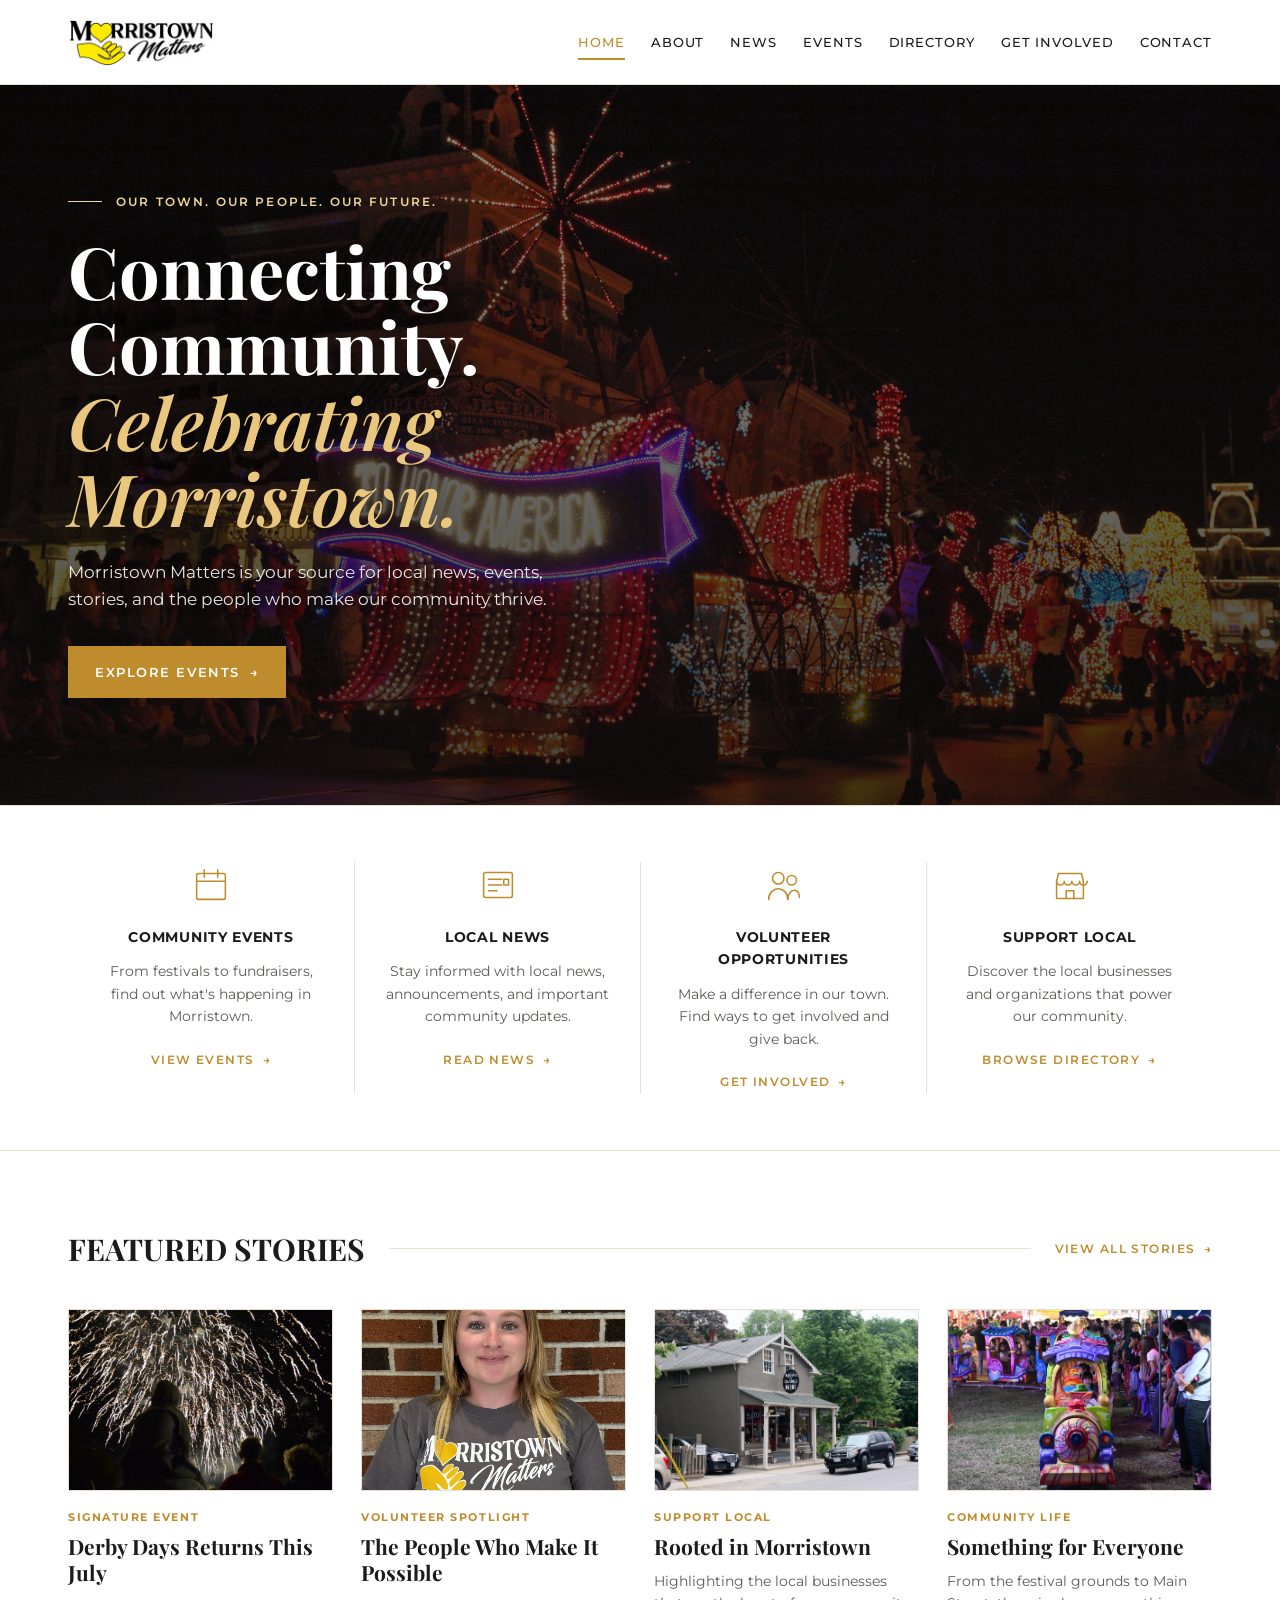
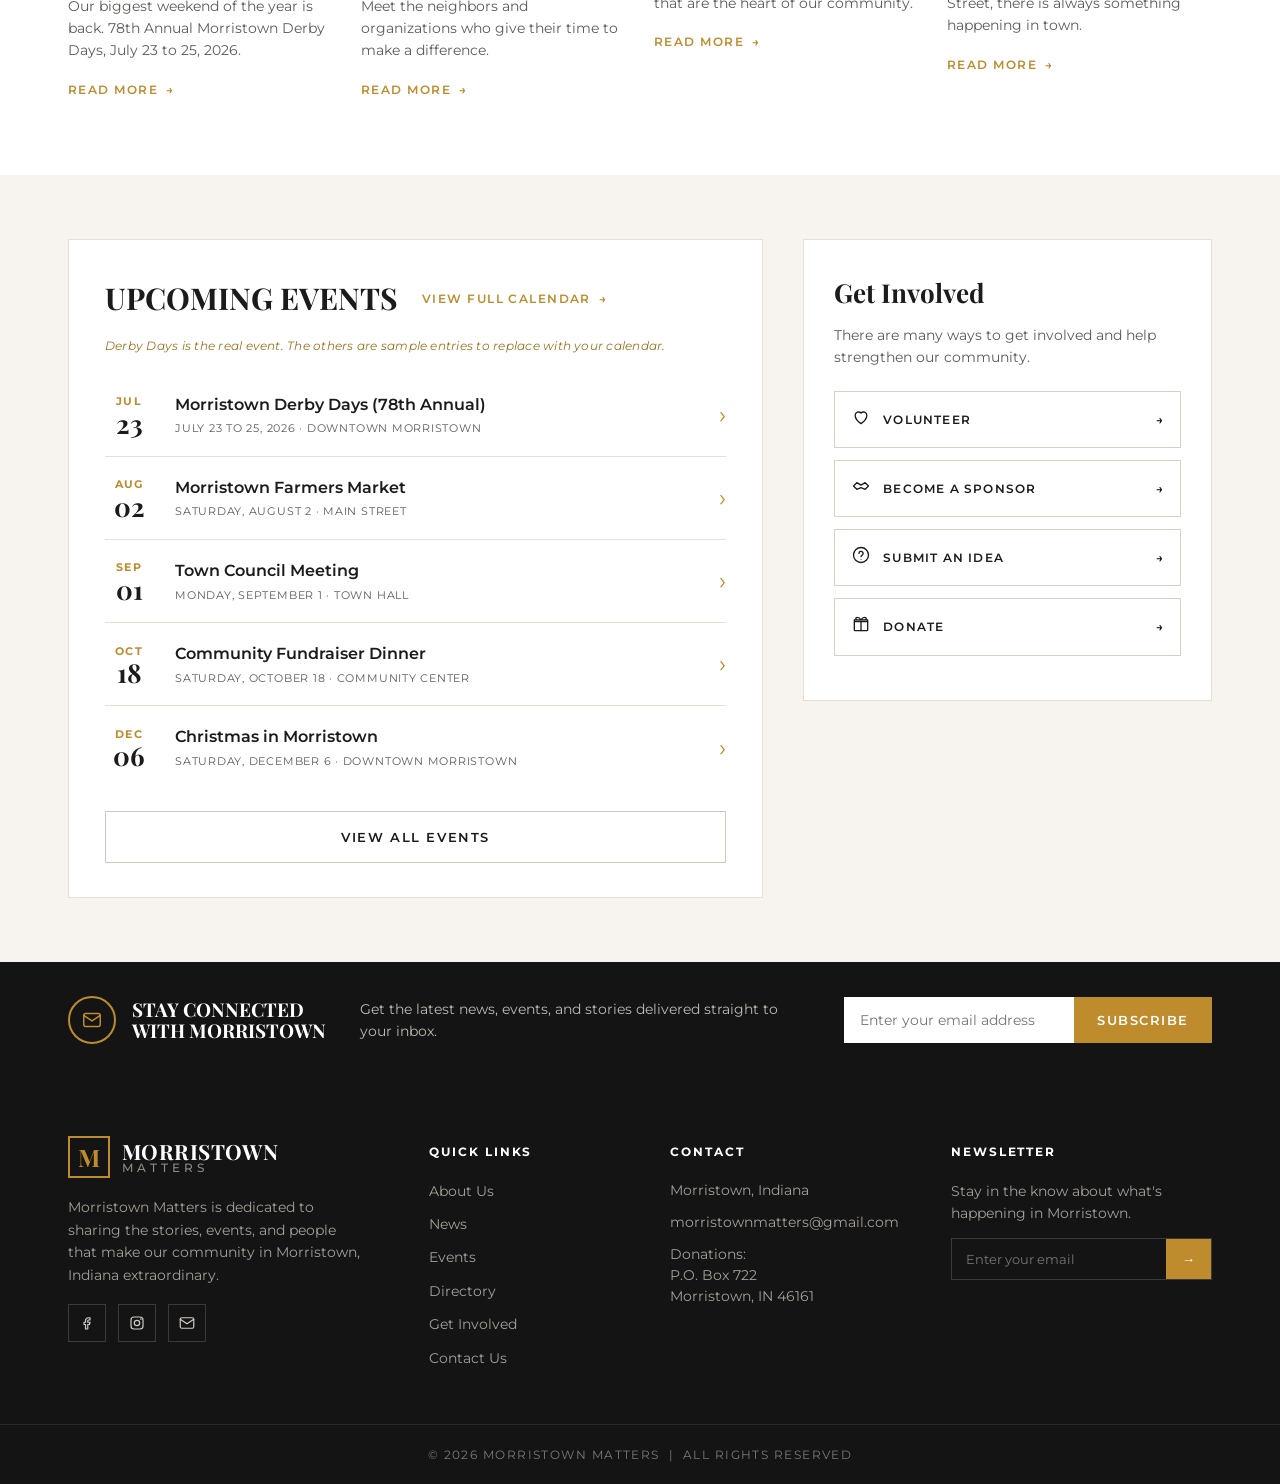
==== commit 29b7e754: "Use parade photo as the home hero background Swap the hero background image to images/parade.jpg for" ====
--- a/index.html
+++ b/index.html
@@ -36,7 +36,7 @@
 </header>
 
 <!-- ============ HERO ============ -->
-<section class="hero" role="img" aria-label="Welcome to Morristown, Established 1828">
+<section class="hero" role="img" aria-label="Morristown Derby Days parade">
   <div class="hero-overlay"></div>
   <div class="wrap hero-inner">
     <div class="hero-copy">
--- a/styles.css
+++ b/styles.css
@@ -69,7 +69,7 @@
 /* ===================================================
    HERO (home)
    =================================================== */
-.hero{ position:relative; background:url("images/hero-morristown.jpg") center/cover no-repeat; color:#fff; border-bottom:1px solid var(--line); }
+.hero{ position:relative; background:url("images/parade.jpg") center/cover no-repeat; color:#fff; border-bottom:1px solid var(--line); }
 .hero-overlay{ position:absolute; inset:0; background:linear-gradient(180deg, rgba(15,12,10,.45) 0%, rgba(15,12,10,.6) 45%, rgba(15,12,10,.78) 100%); }
 .hero-inner{ position:relative; display:flex; align-items:center; min-height:clamp(520px, 80vh, 760px); padding:90px 28px; }
 .hero-copy{ max-width:700px; }
